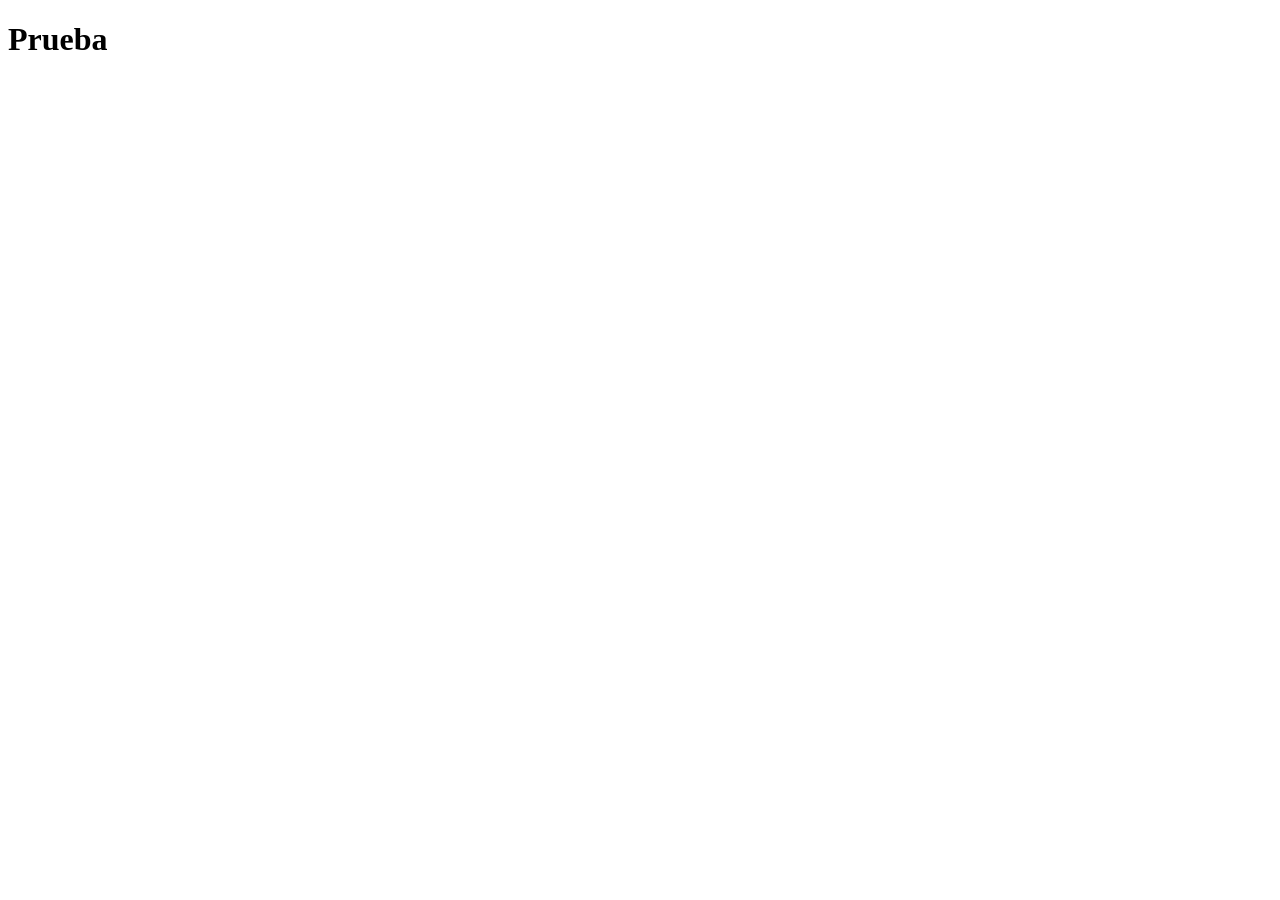
==== index.html @ e6b7b69f "inicio de proyecto" ====
<!DOCTYPE html>
<html lang="en">
<head>
    <meta charset="UTF-8">
    <meta name="viewport" content="width=device-width, initial-scale=1.0">
    <title>Document</title>
</head>
<body>
    <h1>Prueba</h1>
</body>
</html>
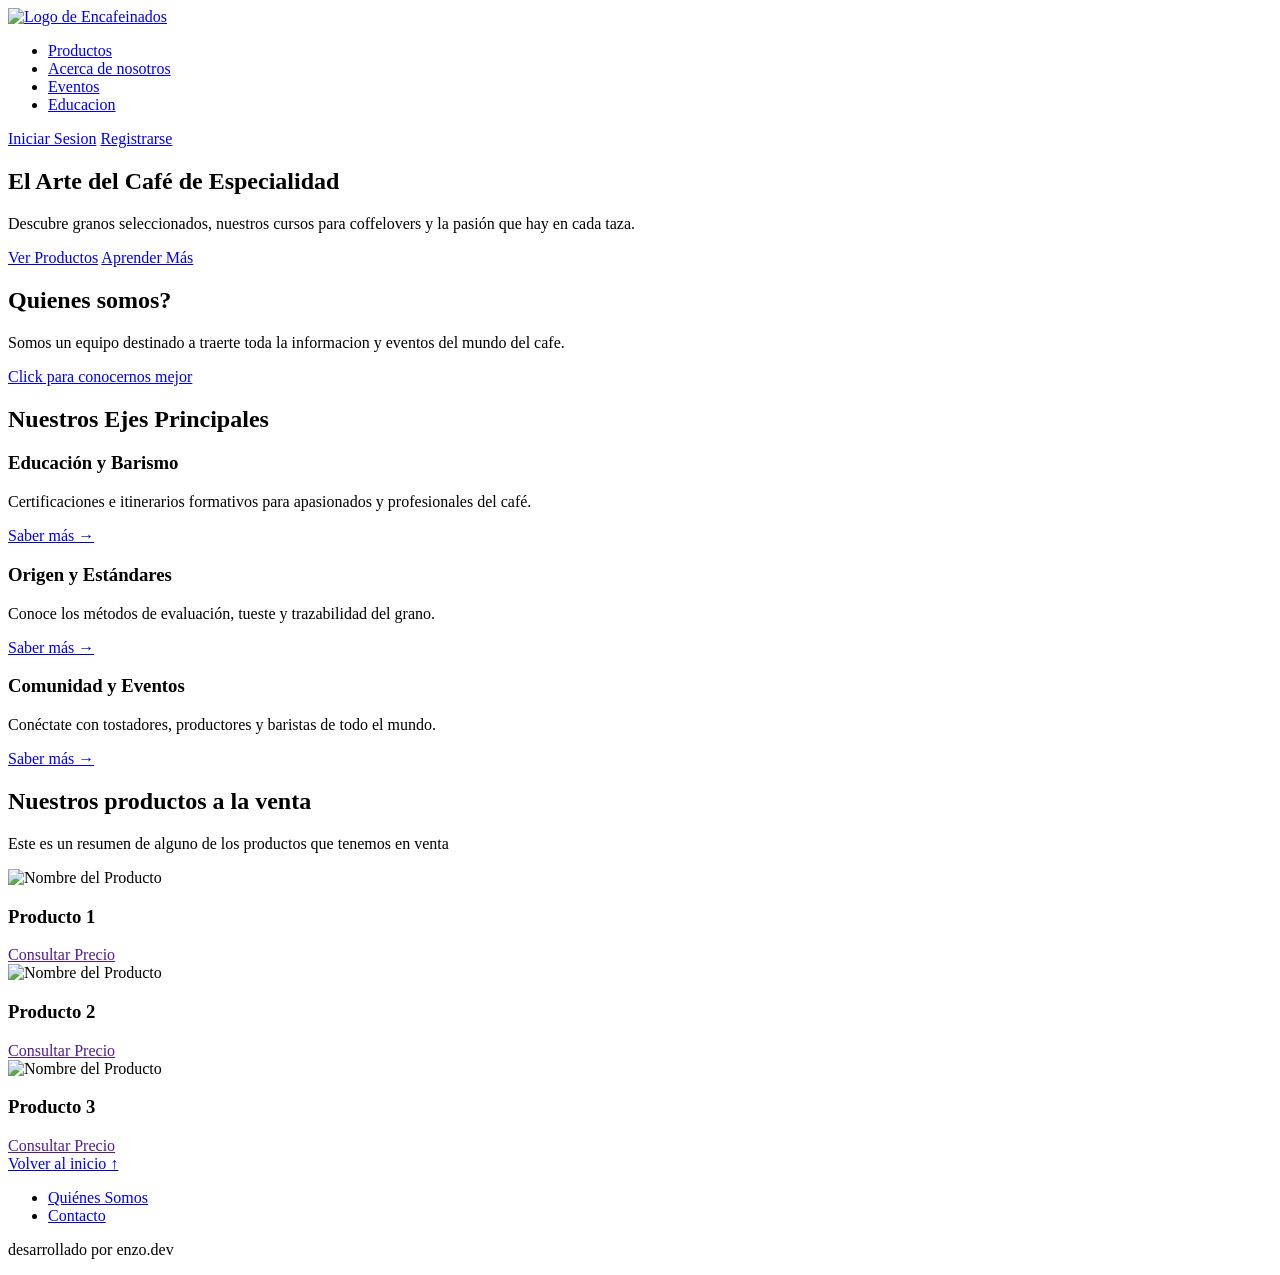
==== commit 9c5882f1: "maquetacion pagina home" ====
--- a/index.html
+++ b/index.html
@@ -6,6 +6,132 @@
     <title>Document</title>
 </head>
 <body>
-    <h1>Prueba</h1>
+    <!-------------------------------------------------------------------
+        CABECERA Y NAVEGACION.
+    -------------------------------------------------------------------->
+    <header class="site-header">
+        <nav class="main-nav">
+            <div class="logo">
+                <a href="./index.html">
+                    <img src="./images/logo-principal.png" alt="Logo de Encafeinados">
+                </a>
+            </div>
+            <ul class="nav-list">
+                <li> <a href="./pages/productos.html" class="nav-button">Productos</a> </li>
+                <li> <a href="./pages/nosotros.html" class="nav-button">Acerca de nosotros</a> </li>
+                <li> <a href="./pages/eventos.html" class="nav-button">Eventos</a> </li>
+                <li> <a href="./pages/educacion.html" class="nav-button">Educacion</a> </li>
+            </ul>
+            <div class="nav-login">
+                <a href="./pages/login.html" class="nav-button">Iniciar Sesion</a>
+                <a href="./pages/register.html" class="nav-button">Registrarse</a>
+            </div>       
+        </nav>
+    </header>
+
+    <!-------------------------------------------------------------------
+        CONTENIDO PRINCIPAL.
+    -------------------------------------------------------------------->
+    <main>
+        <!-----------------------------------------------------------
+            SECCION HERO
+        ------------------------------------------------------------>
+        <section class="hero">
+            <div class="hero-content">
+                <h1>El Arte del Café de Especialidad</h1>
+                <p>Descubre granos seleccionados, nuestros cursos para coffelovers y la pasión que hay en cada taza.</p>
+                <div class="hero-buttons">
+                    <a href="#productos" class="btn-primary">Ver Productos</a>
+                    <a href="#educacion" class="btn-secondary">Aprender Más</a>
+                </div>
+            </div>
+        </section>
+
+        <!-----------------------------------------------------------
+            SECCION SOBRE NOSOTROS
+        ------------------------------------------------------------>
+        <section class="sobre-nosotros">
+            <h2>Quienes somos?</h2>
+            <p>Somos un equipo destinado a traerte toda la informacion y eventos del mundo del cafe. </p>
+            <a href="./pages/aboutus.html">Click para conocernos mejor</a>
+
+            <div class="imagen-article">
+                
+            </div>
+
+        </section>
+        
+        <!-----------------------------------------------------------
+            SECCION EDUCACION
+        ------------------------------------------------------------>
+        <section class="educacion" id="educacion">
+            <h2>Nuestros Ejes Principales</h2>
+            <div class="card-grid">
+                
+                <article class="card">
+                    <h3>Educación y Barismo</h3>
+                    <p>Certificaciones e itinerarios formativos para apasionados y profesionales del café.</p>
+                    <a href="#">Saber más &rarr;</a>
+                </article>
+
+                <article class="card">
+                    <h3>Origen y Estándares</h3>
+                    <p>Conoce los métodos de evaluación, tueste y trazabilidad del grano.</p>
+                    <a href="#">Saber más &rarr;</a>
+                </article>
+
+                <article class="card">
+                    <h3>Comunidad y Eventos</h3>
+                    <p>Conéctate con tostadores, productores y baristas de todo el mundo.</p>
+                    <a href="#">Saber más &rarr;</a>
+                </article>
+            </div>
+        </section>
+
+        <section class="productos" id="productos"> 
+            <h2>Nuestros productos a la venta</h2>
+            <p>Este es un resumen de alguno de los productos que tenemos en venta</p>
+            <div class="carrusel">
+                
+                <article class="product-card">
+                    <img src="ruta-a-tu-imagen.jpg" alt="Nombre del Producto">
+                    <h3>Producto 1</h3>
+                    <a href="">Consultar Precio</a>
+                </article>
+
+                <article class="product-card">
+                    <img src="ruta-a-tu-imagen.jpg" alt="Nombre del Producto">
+                    <h3>Producto 2</h3>
+                    <a href="">Consultar Precio</a>
+                </article>
+
+                <article class="product-card">
+                    <img src="ruta-a-tu-imagen.jpg" alt="Nombre del Producto">
+                    <h3>Producto 3</h3>
+                    <a href="">Consultar Precio</a>
+                </article>
+            </div>
+        </section>
+    </main>
+
+    <!-----------------------------------------------------------
+        SECCION FOOTER O PIE DE PAGINA
+    ------------------------------------------------------------>
+    <footer class="site-footer">
+        <div class="footer-top">
+            <a href="#" class="back-to-top">Volver al inicio &uarr;</a>
+        </div>
+
+        <nav class="footer-nav">
+            <ul class="footer-nav-list">
+                <li><a href="./pages/nosotros.html">Quiénes Somos</a></li>
+                <li><a href="./pages/contacto.html">Contacto</a></li>
+            </ul>
+        </nav>
+
+        <div class="footer-copyright">
+            <p>desarrollado por enzo.dev</p>
+        </div>
+    </footer>
 </body>
 </html>
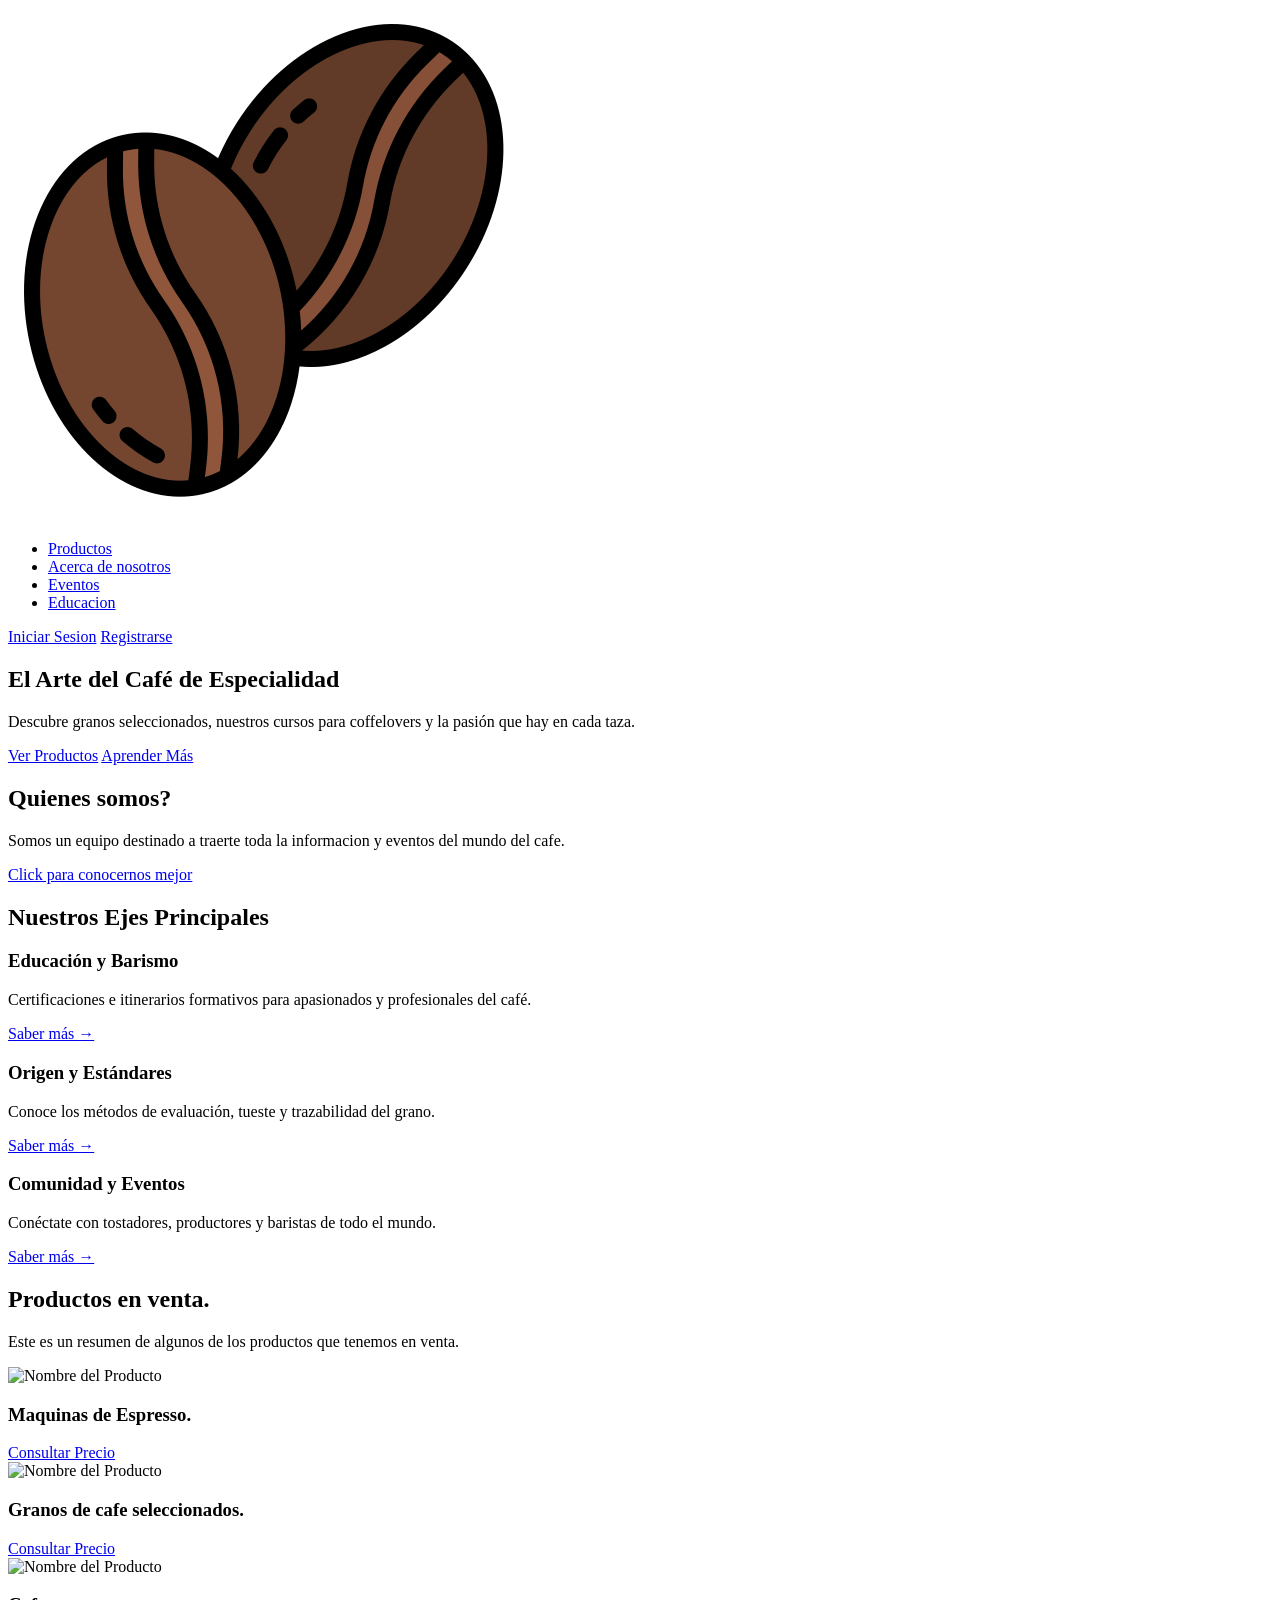
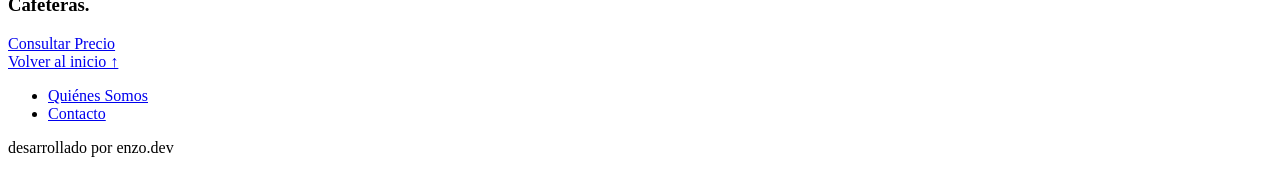
==== commit 0f75866e: "agregue pagina e imagenes" ====
--- a/index.html
+++ b/index.html
@@ -89,26 +89,26 @@
         </section>
 
         <section class="productos" id="productos"> 
-            <h2>Nuestros productos a la venta</h2>
-            <p>Este es un resumen de alguno de los productos que tenemos en venta</p>
-            <div class="carrusel">
+            <h2>Productos en venta.</h2>
+            <p>Este es un resumen de algunos de los productos que tenemos en venta.</p>
+            <div class="product__container">
                 
-                <article class="product-card">
+                <article class="product__card">
                     <img src="ruta-a-tu-imagen.jpg" alt="Nombre del Producto">
-                    <h3>Producto 1</h3>
-                    <a href="">Consultar Precio</a>
+                    <h3>Maquinas de Espresso.</h3>
+                    <a href="./pages/productos.html">Consultar Precio</a>
                 </article>
 
-                <article class="product-card">
+                <article class="product__card">
                     <img src="ruta-a-tu-imagen.jpg" alt="Nombre del Producto">
-                    <h3>Producto 2</h3>
-                    <a href="">Consultar Precio</a>
+                    <h3>Granos de cafe seleccionados.</h3>
+                    <a href="./pages/productos.html">Consultar Precio</a>
                 </article>
 
-                <article class="product-card">
+                <article class="product__card">
                     <img src="ruta-a-tu-imagen.jpg" alt="Nombre del Producto">
-                    <h3>Producto 3</h3>
-                    <a href="">Consultar Precio</a>
+                    <h3>Cafeteras.</h3>
+                    <a href="./pages/productos.html">Consultar Precio</a>
                 </article>
             </div>
         </section>
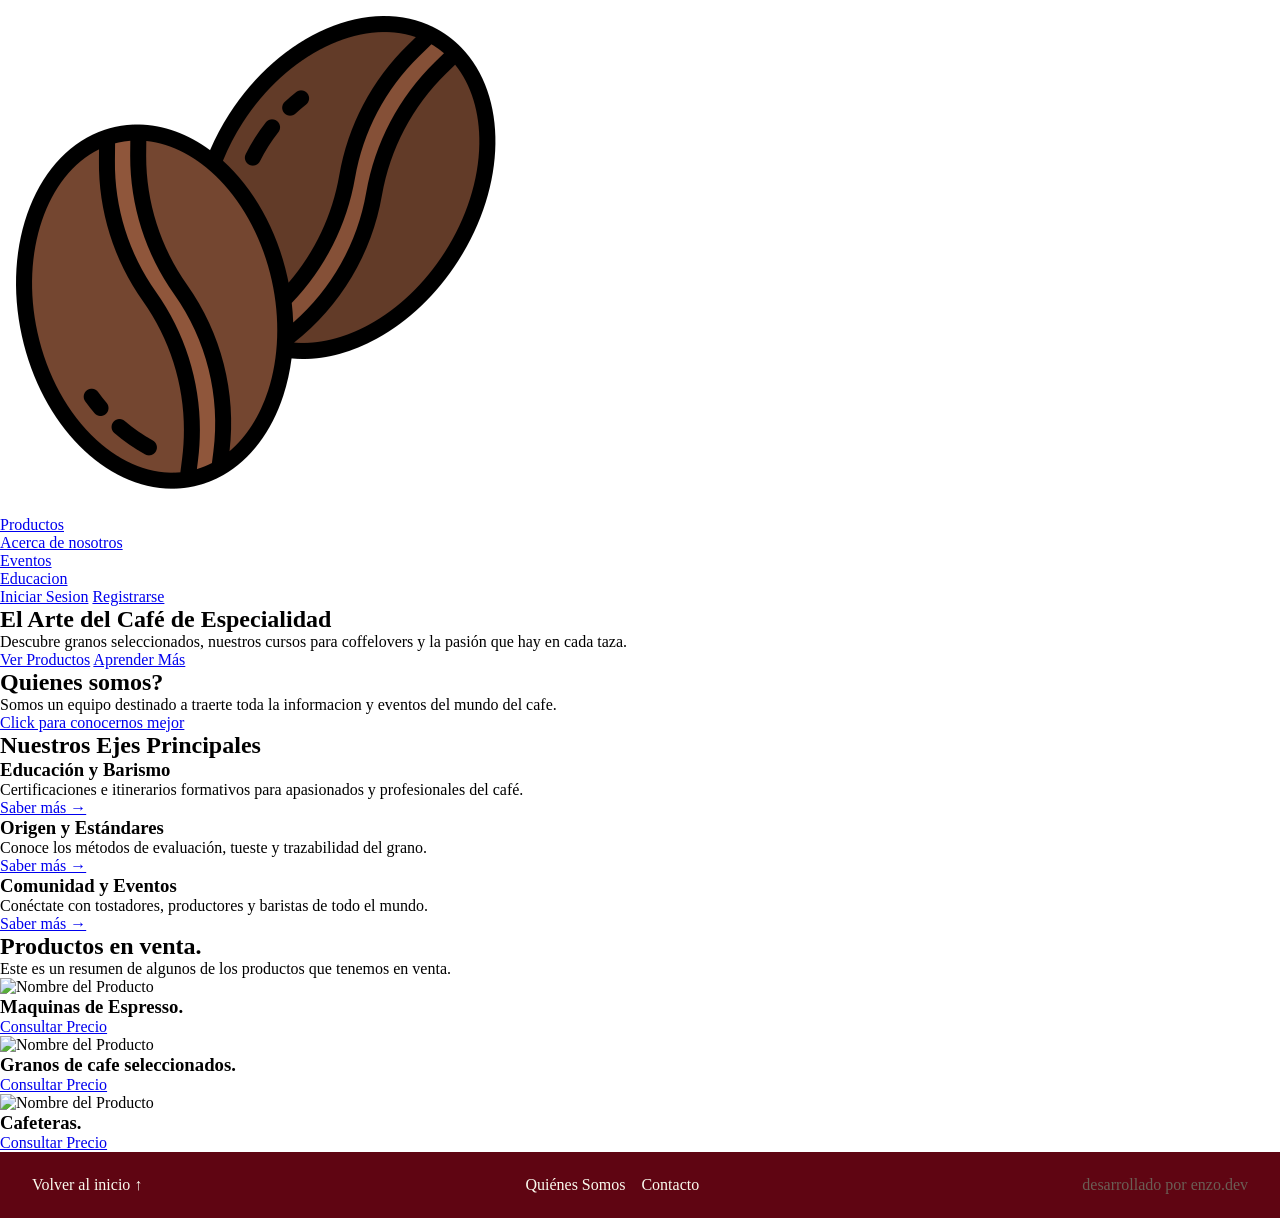
==== commit 7ea7f43f: "Agregue la conexion de estilos con sass en sass agregue las paginas y documentos necesarios para est" ====
--- a/index.html
+++ b/index.html
@@ -4,6 +4,7 @@
     <meta charset="UTF-8">
     <meta name="viewport" content="width=device-width, initial-scale=1.0">
     <title>Document</title>
+    <link rel="stylesheet" href="./styles/styles.css">
 </head>
 <body>
     <!-------------------------------------------------------------------
--- a/styles/styles.css
+++ b/styles/styles.css
@@ -0,0 +1,48 @@
+/*Llamo primero a las utilidades y reset*/
+* {
+  padding: 0;
+  margin: 0;
+  box-sizing: border-box;
+}
+
+/*Llamo a los componentes
+    @use "./components/header"; 
+    @use "./components/footer"; 
+
+*/
+/*Llamo a las paginas*/
+/*Llamo a los componentes*/
+.site-footer {
+  display: flex;
+  justify-content: space-between;
+  align-items: center;
+  flex-wrap: wrap;
+  padding: 1.5rem 2rem;
+  background-color: #5f0512;
+}
+.site-footer .footer-nav-list {
+  display: flex;
+  flex-wrap: wrap;
+  justify-content: space-between;
+  align-items: center;
+  gap: 1rem;
+}
+.site-footer .footer-nav-list li {
+  list-style: none;
+}
+.site-footer .footer-nav-list li a {
+  text-decoration: none;
+  color: #fbfbef;
+}
+.site-footer .footer-top a {
+  text-decoration: none;
+  color: #fbfbef;
+}
+.site-footer .footer-copyright p {
+  color: #6b5e55;
+}
+
+/*Llamo a los componentes*/
+/*Llamo a los componentes*/
+
+/*# sourceMappingURL=styles.css.map */
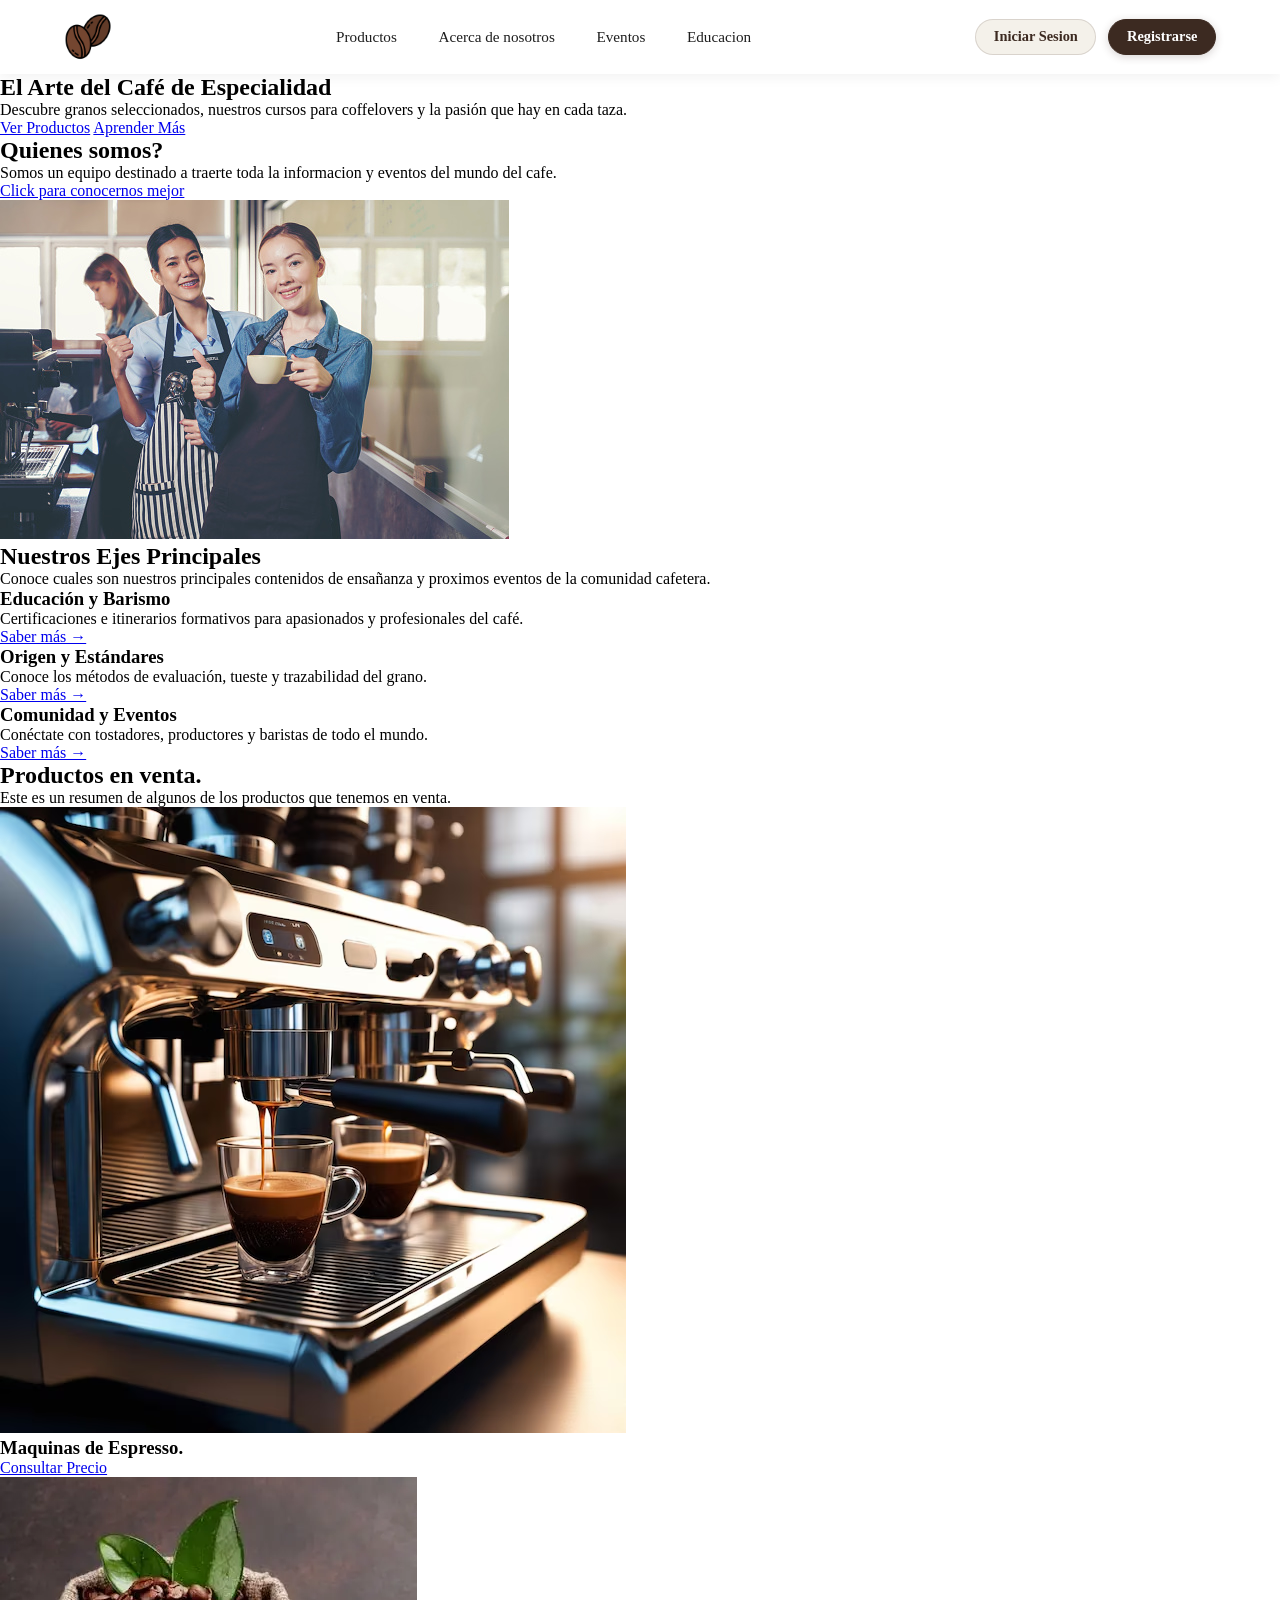
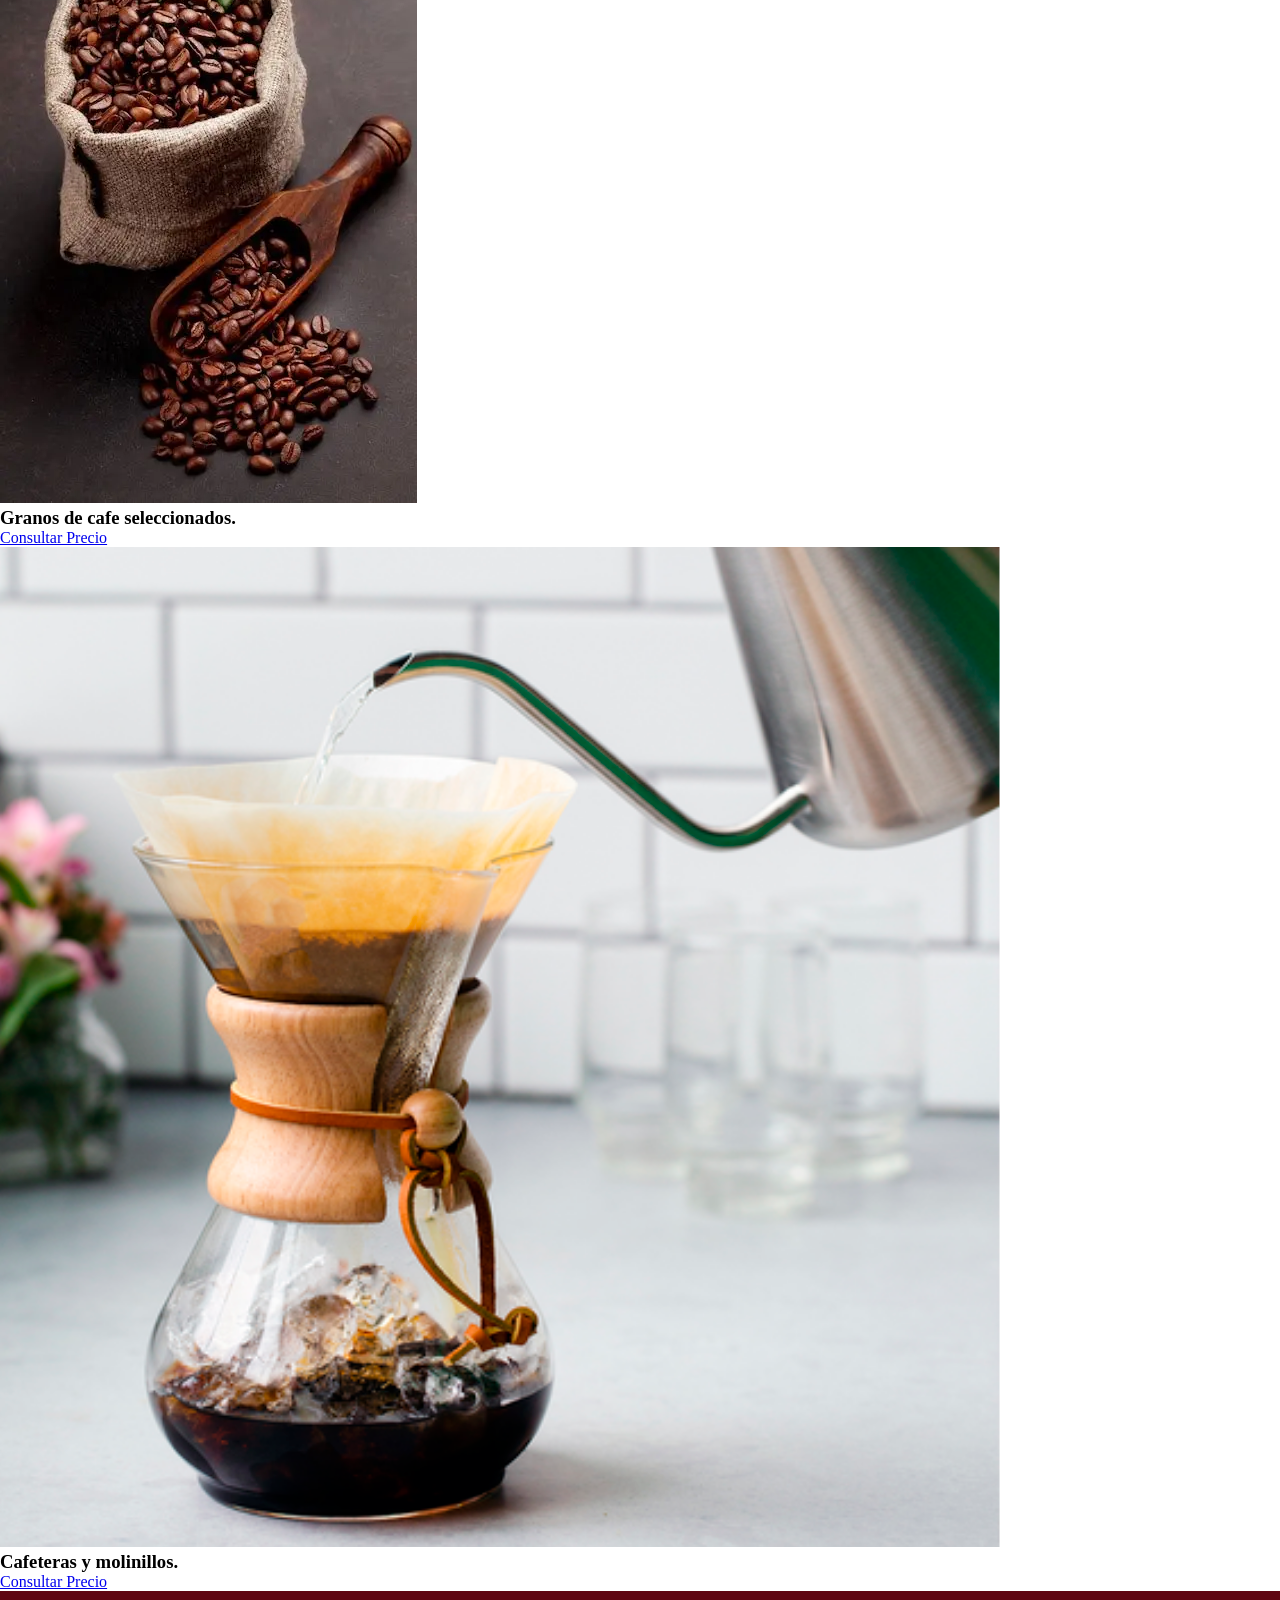
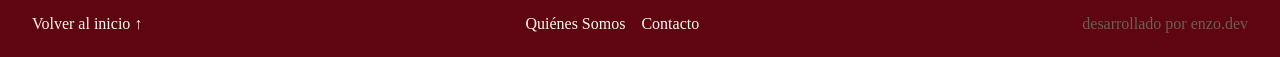
==== commit 7ccf4dd0: "maquetacion de index.html se agregaron los estilos del header de todas las paginas  se agregaron las" ====
--- a/index.html
+++ b/index.html
@@ -38,10 +38,10 @@
             SECCION HERO
         ------------------------------------------------------------>
         <section class="hero">
-            <div class="hero-content">
+            <div class="hero__content">
                 <h1>El Arte del Café de Especialidad</h1>
                 <p>Descubre granos seleccionados, nuestros cursos para coffelovers y la pasión que hay en cada taza.</p>
-                <div class="hero-buttons">
+                <div class="hero__buttons">
                     <a href="#productos" class="btn-primary">Ver Productos</a>
                     <a href="#educacion" class="btn-secondary">Aprender Más</a>
                 </div>
@@ -51,64 +51,71 @@
         <!-----------------------------------------------------------
             SECCION SOBRE NOSOTROS
         ------------------------------------------------------------>
-        <section class="sobre-nosotros">
-            <h2>Quienes somos?</h2>
-            <p>Somos un equipo destinado a traerte toda la informacion y eventos del mundo del cafe. </p>
-            <a href="./pages/aboutus.html">Click para conocernos mejor</a>
-
-            <div class="imagen-article">
-                
+        <section class="nosotros" id="nosotros">
+            <div class="nosotros__descripcion">
+                <h2>Quienes somos?</h2>
+                <p>Somos un equipo destinado a traerte toda la informacion y eventos del mundo del cafe. </p>
+                <a href="./pages/aboutus.html">Click para conocernos mejor</a>
+            </div> 
+            <div class="nosotros__imagen">
+                <img src="./images/nosotros-imagen.jpg" alt="Imagen de dos baristas profesionales">
             </div>
-
         </section>
-        
         <!-----------------------------------------------------------
             SECCION EDUCACION
         ------------------------------------------------------------>
         <section class="educacion" id="educacion">
-            <h2>Nuestros Ejes Principales</h2>
-            <div class="card-grid">
+            <div class="educacion_descripcion">
+                 <h2 >Nuestros Ejes Principales</h2>
+                 <p>Conoce cuales son nuestros principales contenidos de ensañanza y proximos eventos de la comunidad cafetera.</p>
+            </div>
+           
+            <div class="educacion__container">
                 
                 <article class="card">
                     <h3>Educación y Barismo</h3>
                     <p>Certificaciones e itinerarios formativos para apasionados y profesionales del café.</p>
-                    <a href="#">Saber más &rarr;</a>
+                    <a href="./pages/educacion.html">Saber más &rarr;</a>
                 </article>
 
                 <article class="card">
                     <h3>Origen y Estándares</h3>
                     <p>Conoce los métodos de evaluación, tueste y trazabilidad del grano.</p>
-                    <a href="#">Saber más &rarr;</a>
+                    <a href="./pages/educacion.html">Saber más &rarr;</a>
                 </article>
 
                 <article class="card">
                     <h3>Comunidad y Eventos</h3>
                     <p>Conéctate con tostadores, productores y baristas de todo el mundo.</p>
-                    <a href="#">Saber más &rarr;</a>
+                    <a href="./pages/eventos.html">Saber más &rarr;</a>
                 </article>
             </div>
         </section>
 
-        <section class="productos" id="productos"> 
-            <h2>Productos en venta.</h2>
-            <p>Este es un resumen de algunos de los productos que tenemos en venta.</p>
-            <div class="product__container">
+        <section class="productos" id="productos">
+            
+            <div class="productos__descripcion">
+                <h2>Productos en venta.</h2>
+                <p>Este es un resumen de algunos de los productos que tenemos en venta.</p>
+            </div>
+            
+            <div class="productos__container">
                 
                 <article class="product__card">
-                    <img src="ruta-a-tu-imagen.jpg" alt="Nombre del Producto">
+                    <img src="./images/maquina-cafe.avif" alt="Nombre del Producto">
                     <h3>Maquinas de Espresso.</h3>
                     <a href="./pages/productos.html">Consultar Precio</a>
                 </article>
 
                 <article class="product__card">
-                    <img src="ruta-a-tu-imagen.jpg" alt="Nombre del Producto">
+                    <img src="./images/granos-cafe.webp" alt="Nombre del Producto">
                     <h3>Granos de cafe seleccionados.</h3>
                     <a href="./pages/productos.html">Consultar Precio</a>
                 </article>
 
                 <article class="product__card">
-                    <img src="ruta-a-tu-imagen.jpg" alt="Nombre del Producto">
-                    <h3>Cafeteras.</h3>
+                    <img src="./images/imagen-chemex.png" alt="Nombre del Producto">
+                    <h3>Cafeteras y molinillos.</h3>
                     <a href="./pages/productos.html">Consultar Precio</a>
                 </article>
             </div>
--- a/styles/styles.css
+++ b/styles/styles.css
@@ -42,7 +42,143 @@
   color: #6b5e55;
 }
 
+/* ==========================================
+   ESTILOS DE LA CABECERA (SITE-HEADER)
+   ========================================== */
+.site-header {
+  position: sticky;
+  top: 0;
+  width: 100%;
+  z-index: 1000;
+  background-color: rgba(255, 255, 255, 0.92);
+  backdrop-filter: blur(8px);
+  box-shadow: 0 4px 12px rgba(0, 0, 0, 0.05);
+  transition: all 0.25s ease-in-out;
+}
+.site-header .main-nav {
+  display: flex;
+  justify-content: space-between;
+  align-items: center;
+  gap: 1.5rem;
+  max-width: 1200px;
+  margin: 0 auto;
+  padding: 0.8rem 1.5rem;
+}
+.site-header .main-nav .logo a {
+  display: flex;
+  align-items: center;
+  text-decoration: none;
+}
+.site-header .main-nav .logo a img {
+  height: 48px;
+  width: auto;
+  object-fit: contain;
+  transition: transform 0.2s ease;
+}
+.site-header .main-nav .logo a img:hover {
+  transform: scale(1.04);
+}
+.site-header .main-nav .nav-list {
+  display: flex;
+  justify-content: center;
+  align-items: center;
+  gap: 1rem;
+  list-style: none;
+  margin: 0;
+  padding: 0;
+}
+.site-header .main-nav .nav-list li a {
+  position: relative;
+  text-decoration: none;
+  color: #1e1e1e;
+  font-weight: 500;
+  font-size: 0.95rem;
+  padding: 0.5rem 0.8rem;
+  border-radius: 8px;
+  transition: all 0.25s ease-in-out;
+}
+.site-header .main-nav .nav-list li a::after {
+  content: "";
+  position: absolute;
+  bottom: 2px;
+  left: 50%;
+  width: 0%;
+  height: 2px;
+  background-color: #3c2a21;
+  transition: all 0.25s ease-in-out;
+  transform: translateX(-50%);
+}
+.site-header .main-nav .nav-list li a:hover {
+  color: #3c2a21;
+}
+.site-header .main-nav .nav-list li a:hover::after {
+  width: 70%;
+}
+.site-header .main-nav .nav-login {
+  display: flex;
+  justify-content: center;
+  align-items: center;
+  gap: 0.75rem;
+}
+.site-header .main-nav .nav-login .nav-button {
+  display: inline-block;
+  text-decoration: none;
+  font-size: 0.9rem;
+  font-weight: 600;
+  padding: 0.55rem 1.1rem;
+  border-radius: 20px;
+  transition: all 0.25s ease-in-out;
+}
+.site-header .main-nav .nav-login .nav-button[href*=login] {
+  color: #3c2a21;
+  background-color: #f4f1ea;
+  border: 1px solid rgba(60, 42, 33, 0.15);
+}
+.site-header .main-nav .nav-login .nav-button[href*=login]:hover {
+  background-color: #e2ded5;
+  color: #3c2a21;
+}
+.site-header .main-nav .nav-login .nav-button[href*=register] {
+  color: #ffffff;
+  background-color: #3c2a21;
+  border: 1px solid #3c2a21;
+  box-shadow: 0 2px 8px rgba(60, 42, 33, 0.2);
+}
+.site-header .main-nav .nav-login .nav-button[href*=register]:hover {
+  background-color: rgb(36.4326375712%, 25.5028462998%, 20.0379506641%);
+  border-color: rgb(36.4326375712%, 25.5028462998%, 20.0379506641%);
+  transform: translateY(-1px);
+}
+@media (max-width: 900px) {
+  .site-header .main-nav {
+    flex-wrap: wrap;
+    padding: 0.8rem 1rem;
+  }
+  .site-header .main-nav .nav-list {
+    order: 3;
+    width: 100%;
+    justify-content: center;
+    padding-top: 0.5rem;
+    border-top: 1px solid #f0f0f0;
+    gap: 0.5rem;
+  }
+  .site-header .main-nav .nav-list li a {
+    font-size: 0.88rem;
+    padding: 0.4rem 0.6rem;
+  }
+  .site-header .main-nav .nav-login .nav-button {
+    padding: 0.45rem 0.85rem;
+    font-size: 0.85rem;
+  }
+}
+
+/*Llamo a los componentes a utilizar*/
+/*Llamo a los componentes a utilizar*/
+/*Llamo a los componentes a utilizar*/
 /*Llamo a los componentes*/
 /*Llamo a los componentes*/
+/*Llamo a los componentes a utilizar*/
+/*Llamo a los componentes a utilizar*/
+/*Llamo a los componentes a utilizar*/
 
 /*# sourceMappingURL=styles.css.map */
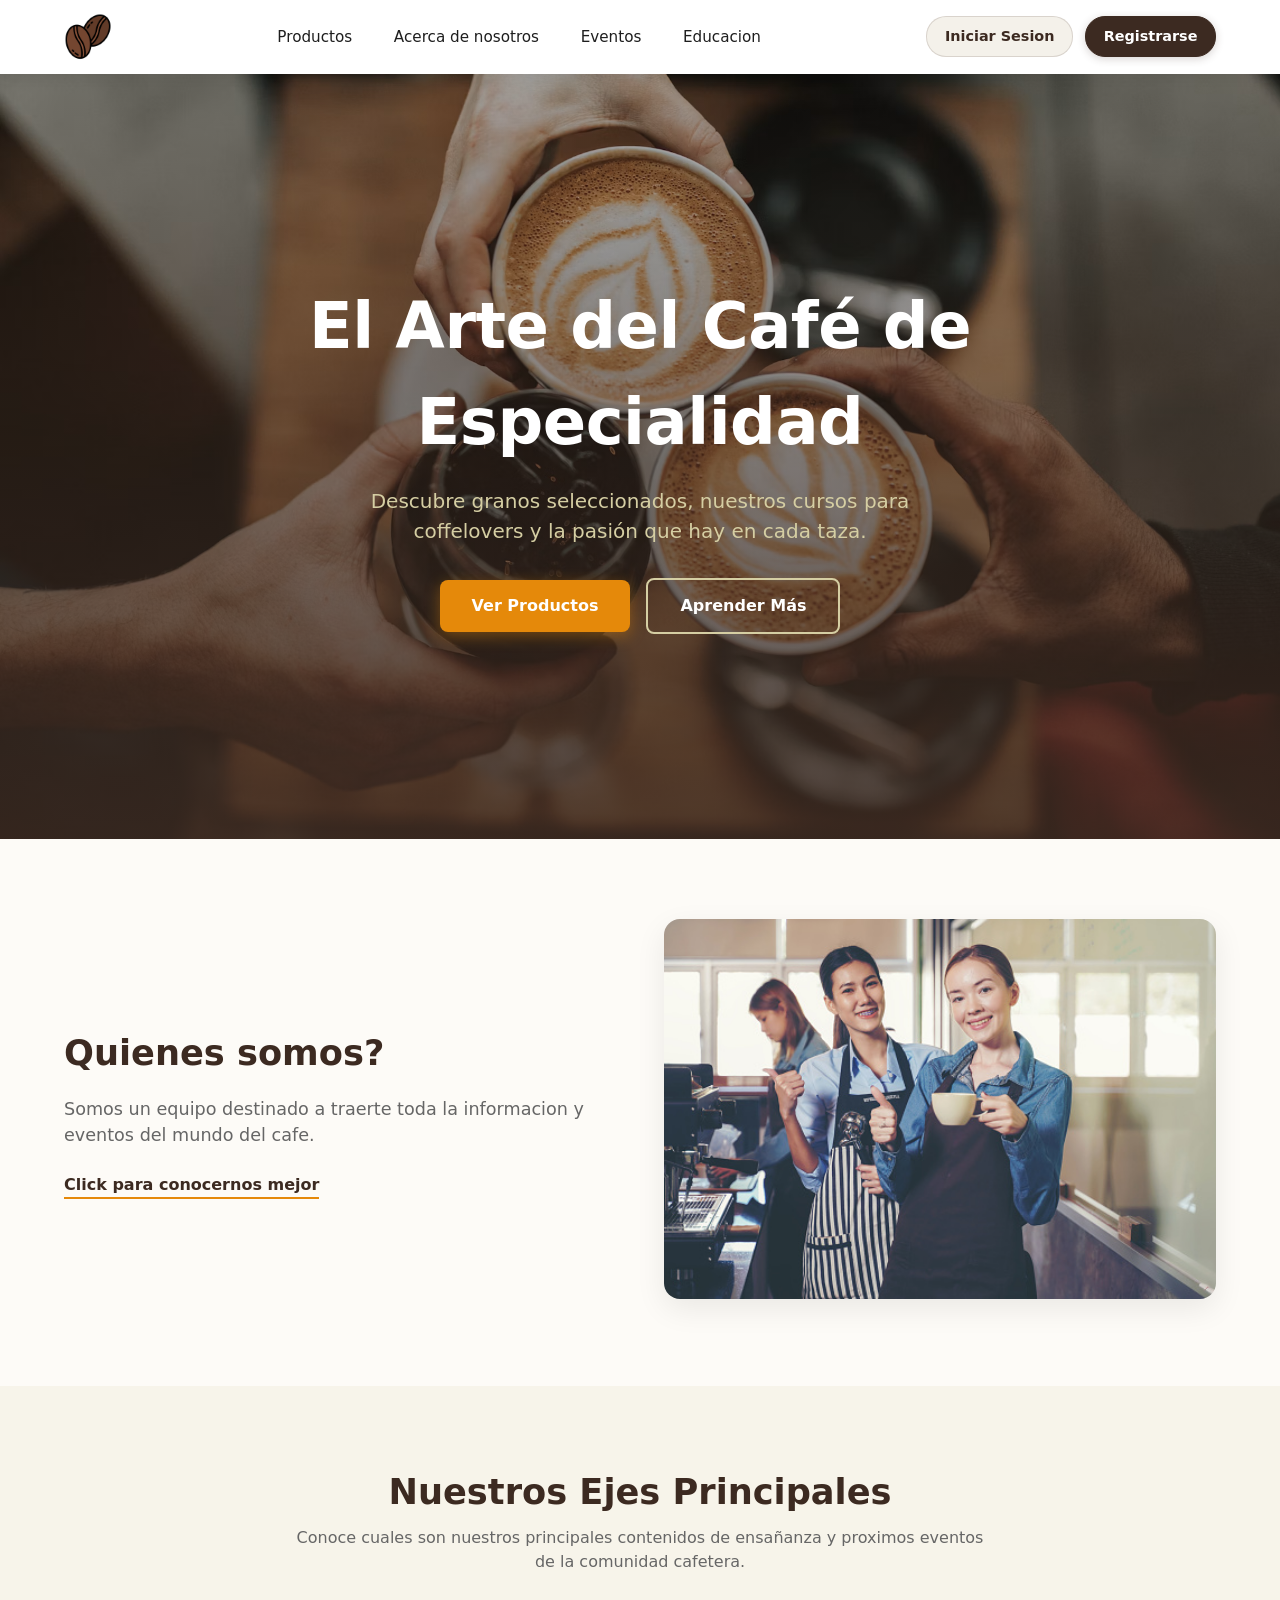
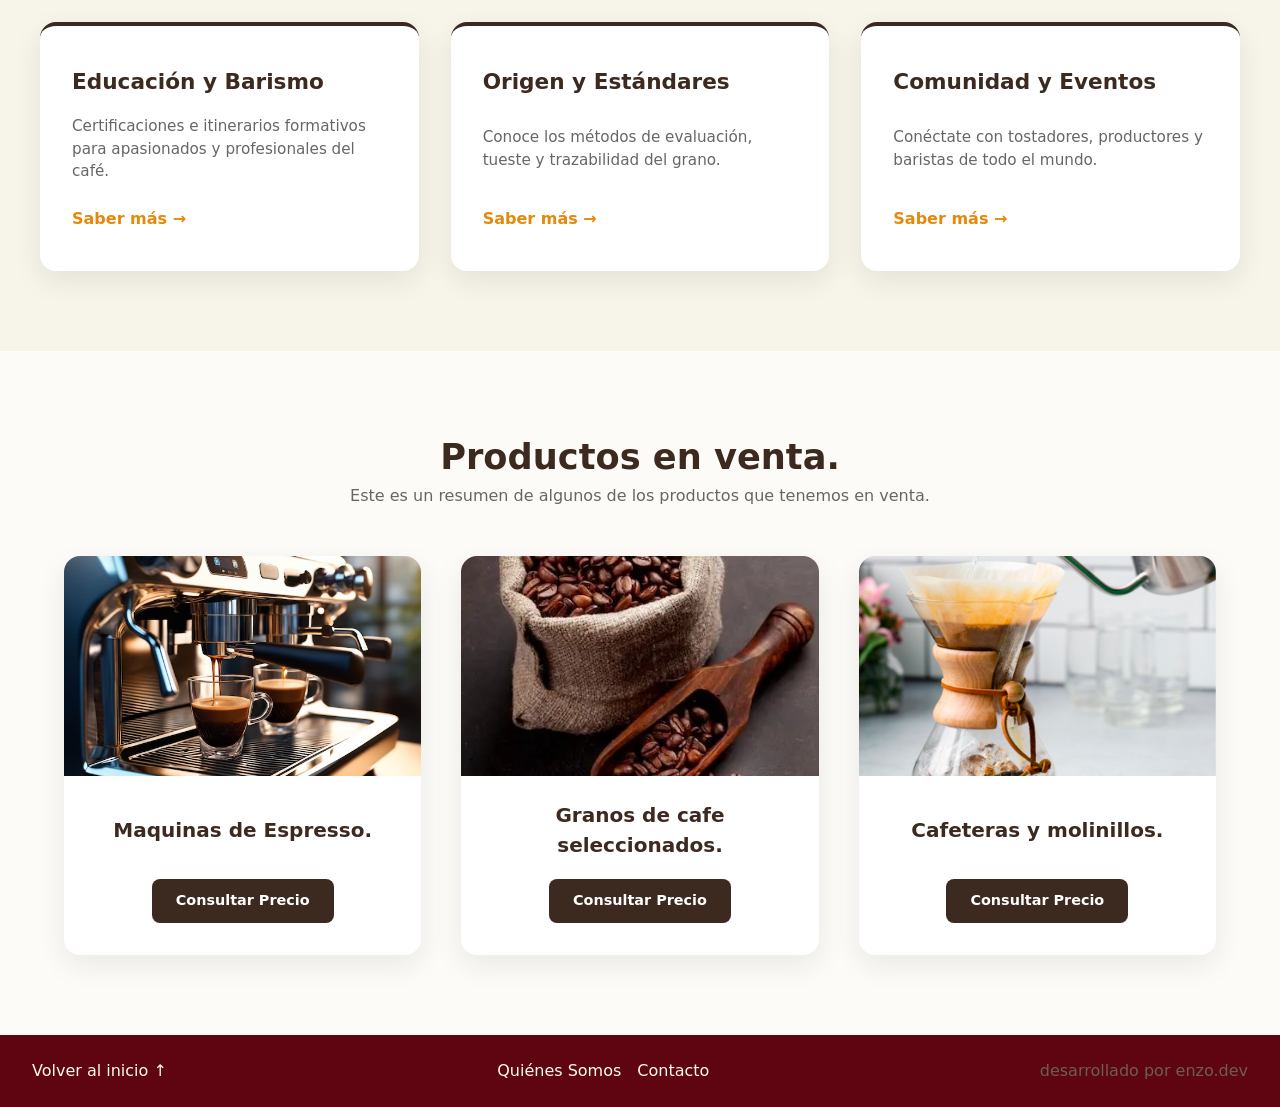
==== commit 08194c59: "Se aplicaron estilos a la pagina register se hicieron otras modificaciones pequeñas: link a pagina n" ====
--- a/index.html
+++ b/index.html
@@ -55,7 +55,7 @@
             <div class="nosotros__descripcion">
                 <h2>Quienes somos?</h2>
                 <p>Somos un equipo destinado a traerte toda la informacion y eventos del mundo del cafe. </p>
-                <a href="./pages/aboutus.html">Click para conocernos mejor</a>
+                <a href="./pages/nosotros.html">Click para conocernos mejor</a>
             </div> 
             <div class="nosotros__imagen">
                 <img src="./images/nosotros-imagen.jpg" alt="Imagen de dos baristas profesionales">
--- a/styles/styles.css
+++ b/styles/styles.css
@@ -1,5 +1,5 @@
 /*Llamo primero a las utilidades y reset*/
-* {
+*, *::before, *::after {
   padding: 0;
   margin: 0;
   box-sizing: border-box;
@@ -172,13 +172,382 @@
   }
 }
 
+/*Mixins a usar en la pagina home.*/
+.hero {
+  min-height: 85vh;
+  background: linear-gradient(rgba(26, 18, 11, 0.25), rgba(60, 42, 33, 0.85)), url("../images/hero-imagen-bg.avif") center/cover no-repeat;
+  display: grid;
+  place-items: center;
+  text-align: center;
+  padding: 2rem 1.5rem;
+  color: #fdfbf7;
+}
+.hero__content {
+  max-width: 800px;
+}
+.hero__content h1 {
+  font-size: clamp(2.2rem, 5vw, 4rem);
+  font-weight: 800;
+  margin-bottom: 1rem;
+  letter-spacing: -0.5px;
+  color: #ffffff;
+}
+.hero__content p {
+  font-size: clamp(1rem, 2vw, 1.25rem);
+  color: #d5cea3;
+  margin-bottom: 2rem;
+  max-width: 650px;
+  margin-left: auto;
+  margin-right: auto;
+}
+.hero__buttons {
+  display: flex;
+  flex-direction: row;
+  justify-content: center;
+  align-items: center;
+  gap: 1rem;
+  flex-wrap: wrap;
+}
+.hero__buttons .btn-primary, .hero__buttons .btn-secondary {
+  padding: 0.9rem 2rem;
+  border-radius: 8px;
+  font-weight: 600;
+  text-decoration: none;
+  transition: all 0.3s cubic-bezier(0.25, 0.8, 0.25, 1);
+  display: inline-block;
+}
+.hero__buttons .btn-primary {
+  background-color: #e5890a;
+  color: #ffffff;
+  box-shadow: 0 4px 15px rgba(229, 137, 10, 0.4);
+}
+.hero__buttons .btn-primary:hover {
+  background-color: rgb(74.4733776356%, 44.5539420789%, 3.2521125605%);
+  transform: translateY(-3px);
+}
+.hero__buttons .btn-secondary {
+  background-color: transparent;
+  color: #ffffff;
+  border: 2px solid #d5cea3;
+}
+.hero__buttons .btn-secondary:hover {
+  background-color: #d5cea3;
+  color: #3c2a21;
+  transform: translateY(-3px);
+}
+
+.nosotros {
+  max-width: 1200px;
+  margin: 5rem auto;
+  padding: 0 1.5rem;
+  display: grid;
+  grid-template-columns: repeat(auto-fit, minmax(320px, 1fr));
+  gap: 3rem;
+  align-items: center;
+}
+.nosotros__descripcion h2 {
+  font-size: 2.2rem;
+  color: #3c2a21;
+  margin-bottom: 1rem;
+}
+.nosotros__descripcion p {
+  color: #666666;
+  font-size: 1.1rem;
+  margin-bottom: 1.5rem;
+}
+.nosotros__descripcion a {
+  color: #3c2a21;
+  font-weight: 700;
+  text-decoration: none;
+  border-bottom: 2px solid #e5890a;
+  padding-bottom: 3px;
+  transition: all 0.3s cubic-bezier(0.25, 0.8, 0.25, 1);
+}
+.nosotros__descripcion a:hover {
+  color: #e5890a;
+}
+.nosotros__imagen img {
+  width: 100%;
+  height: 380px;
+  object-fit: cover;
+  border-radius: 16px;
+  box-shadow: 0 10px 30px rgba(0, 0, 0, 0.08);
+  transition: all 0.3s cubic-bezier(0.25, 0.8, 0.25, 1);
+}
+.nosotros__imagen img:hover {
+  transform: scale(1.02);
+}
+
+.educacion {
+  background-color: rgb(96.862745098%, 95.7843137255%, 91.9215686275%);
+  padding: 5rem 1.5rem;
+}
+.educacion_descripcion {
+  text-align: center;
+  max-width: 700px;
+  margin: 0 auto 3rem auto;
+}
+.educacion_descripcion h2 {
+  font-size: 2.2rem;
+  color: #3c2a21;
+  margin-bottom: 0.5rem;
+}
+.educacion_descripcion p {
+  color: #666666;
+}
+.educacion__container {
+  max-width: 1200px;
+  margin: 0 auto;
+  display: grid;
+  grid-template-columns: repeat(auto-fit, minmax(280px, 1fr));
+  gap: 2rem;
+}
+.educacion__container .card {
+  background-color: #ffffff;
+  padding: 2.5rem 2rem;
+  border-radius: 16px;
+  box-shadow: 0 10px 30px rgba(0, 0, 0, 0.08);
+  display: flex;
+  flex-direction: column;
+  justify-content: space-between;
+  align-items: flex-start;
+  gap: 0;
+  transition: all 0.3s cubic-bezier(0.25, 0.8, 0.25, 1);
+  border-top: 4px solid #3c2a21;
+}
+.educacion__container .card:hover {
+  transform: translateY(-8px);
+  box-shadow: 0 15px 35px rgba(60, 42, 33, 0.18);
+}
+.educacion__container .card h3 {
+  font-size: 1.35rem;
+  color: #3c2a21;
+  margin-bottom: 1rem;
+}
+.educacion__container .card p {
+  color: #666666;
+  font-size: 0.95rem;
+  margin-bottom: 1.5rem;
+}
+.educacion__container .card a {
+  color: #e5890a;
+  font-weight: 700;
+  text-decoration: none;
+  transition: all 0.3s cubic-bezier(0.25, 0.8, 0.25, 1);
+}
+.educacion__container .card a:hover {
+  letter-spacing: 0.5px;
+}
+
+.productos {
+  max-width: 1200px;
+  margin: 5rem auto;
+  padding: 0 1.5rem;
+}
+.productos__descripcion {
+  text-align: center;
+  margin-bottom: 3rem;
+}
+.productos__descripcion h2 {
+  font-size: 2.2rem;
+  color: #3c2a21;
+}
+.productos__descripcion p {
+  color: #666666;
+}
+.productos__container {
+  display: grid;
+  grid-template-columns: repeat(auto-fit, minmax(280px, 1fr));
+  gap: 2.5rem;
+}
+.productos__container .product__card {
+  background: #ffffff;
+  border-radius: 16px;
+  overflow: hidden;
+  box-shadow: 0 10px 30px rgba(0, 0, 0, 0.08);
+  display: flex;
+  flex-direction: column;
+  justify-content: space-between;
+  align-items: center;
+  gap: 0;
+  text-align: center;
+  padding-bottom: 2rem;
+  transition: all 0.3s cubic-bezier(0.25, 0.8, 0.25, 1);
+}
+.productos__container .product__card:hover {
+  transform: translateY(-8px);
+  box-shadow: 0 15px 35px rgba(60, 42, 33, 0.18);
+}
+.productos__container .product__card img {
+  width: 100%;
+  height: 220px;
+  object-fit: cover;
+  margin-bottom: 1.5rem;
+}
+.productos__container .product__card h3 {
+  font-size: 1.25rem;
+  color: #3c2a21;
+  padding: 0 1rem;
+  margin-bottom: 1.2rem;
+}
+.productos__container .product__card a {
+  background-color: #3c2a21;
+  color: #ffffff;
+  padding: 0.7rem 1.5rem;
+  border-radius: 8px;
+  text-decoration: none;
+  font-weight: 600;
+  font-size: 0.9rem;
+  transition: all 0.3s cubic-bezier(0.25, 0.8, 0.25, 1);
+}
+.productos__container .product__card a:hover {
+  background-color: #e5890a;
+}
+
+/*Estilos base*/
+body {
+  font-family: system-ui, -apple-system, BlinkMacSystemFont, "Segoe UI", Roboto, sans-serif;
+  background-color: #fdfbf7;
+  color: #2b2b2b;
+  line-height: 1.6;
+}
+
+main {
+  width: 100%;
+  overflow-x: hidden;
+}
+
 /*Llamo a los componentes a utilizar*/
 /*Llamo a los componentes a utilizar*/
 /*Llamo a los componentes a utilizar*/
 /*Llamo a los componentes*/
 /*Llamo a los componentes*/
 /*Llamo a los componentes a utilizar*/
+/*Llamo primero a las utilidades y reset*/
+/*Llamo a los componentes*/
+/*Llamada de utilidades y componentes */
+body {
+  font-family: system-ui, -apple-system, BlinkMacSystemFont, "Segoe UI", Roboto, sans-serif;
+  background-color: #fdfbf7;
+  color: #2b2b2b;
+  min-height: 100vh;
+  line-height: 1.5;
+}
+
+.main-content {
+  display: flex;
+  justify-content: center;
+  align-items: center;
+  min-height: 100vh;
+  padding: 2rem 1rem;
+  background: radial-gradient(circle at top, rgba(213, 206, 163, 0.25), transparent 70%);
+}
+.main-content .register-container {
+  width: 100%;
+  max-width: 440px;
+}
+.main-content .register-card {
+  background-color: #ffffff;
+  padding: 2.5rem 2rem;
+  border-radius: 16px;
+  box-shadow: 0 10px 30px rgba(0, 0, 0, 0.08);
+  border: 1px solid rgba(60, 42, 33, 0.06);
+  transition: all 0.3s cubic-bezier(0.25, 0.8, 0.25, 1);
+}
+.main-content .register-card:hover {
+  box-shadow: 0 15px 35px rgba(60, 42, 33, 0.18);
+}
+.main-content .register-header {
+  text-align: center;
+  margin-bottom: 2rem;
+}
+.main-content .register-header h1 {
+  color: #3c2a21;
+  font-size: 1.85rem;
+  font-weight: 700;
+  letter-spacing: -0.02em;
+  margin-bottom: 0.5rem;
+}
+.main-content .register-header p {
+  color: #666666;
+  font-size: 0.925rem;
+}
+.main-content .register-form {
+  display: flex;
+  flex-direction: column;
+  gap: 1.25rem;
+}
+.main-content .register-form .form-group {
+  display: flex;
+  flex-direction: column;
+  gap: 0.4rem;
+}
+.main-content .register-form .form-group label {
+  font-size: 0.875rem;
+  font-weight: 600;
+  color: #1a120b;
+}
+.main-content .register-form .form-group input {
+  width: 100%;
+  padding: 0.8rem 1rem;
+  font-size: 0.95rem;
+  font-family: inherit;
+  color: #2b2b2b;
+  background-color: #fdfbf7;
+  border: 1.5px solid rgba(60, 42, 33, 0.15);
+  border-radius: 8px;
+  outline: none;
+  transition: all 0.3s cubic-bezier(0.25, 0.8, 0.25, 1);
+}
+.main-content .register-form .form-group input::placeholder {
+  color: #999999;
+}
+.main-content .register-form .form-group input:focus {
+  border-color: #e5890a;
+  background-color: #ffffff;
+  box-shadow: 0 0 0 4px rgba(229, 137, 10, 0.15);
+}
+.main-content .register-form .btn-submit {
+  margin-top: 0.5rem;
+  padding: 0.85rem;
+  font-size: 1rem;
+  font-weight: 600;
+  color: #ffffff;
+  background-color: #3c2a21;
+  border: none;
+  border-radius: 8px;
+  cursor: pointer;
+  transition: all 0.3s cubic-bezier(0.25, 0.8, 0.25, 1);
+}
+.main-content .register-form .btn-submit:hover {
+  background-color: #1a120b;
+  transform: translateY(-2px);
+  box-shadow: 0 6px 15px rgba(26, 18, 11, 0.25);
+}
+.main-content .register-form .btn-submit:active {
+  transform: translateY(0);
+}
+.main-content .register-footer {
+  margin-top: 2rem;
+  padding-top: 1.25rem;
+  border-top: 1px solid rgba(60, 42, 33, 0.08);
+  text-align: center;
+}
+.main-content .register-footer p {
+  font-size: 0.9rem;
+  color: #666666;
+}
+.main-content .register-footer p a {
+  color: #e5890a;
+  font-weight: 700;
+  text-decoration: none;
+  transition: all 0.3s cubic-bezier(0.25, 0.8, 0.25, 1);
+}
+.main-content .register-footer p a:hover {
+  color: #3c2a21;
+  text-decoration: underline;
+}
+
 /*Llamo a los componentes a utilizar*/
-/*Llamo a los componentes a utilizar*/
 
 /*# sourceMappingURL=styles.css.map */
